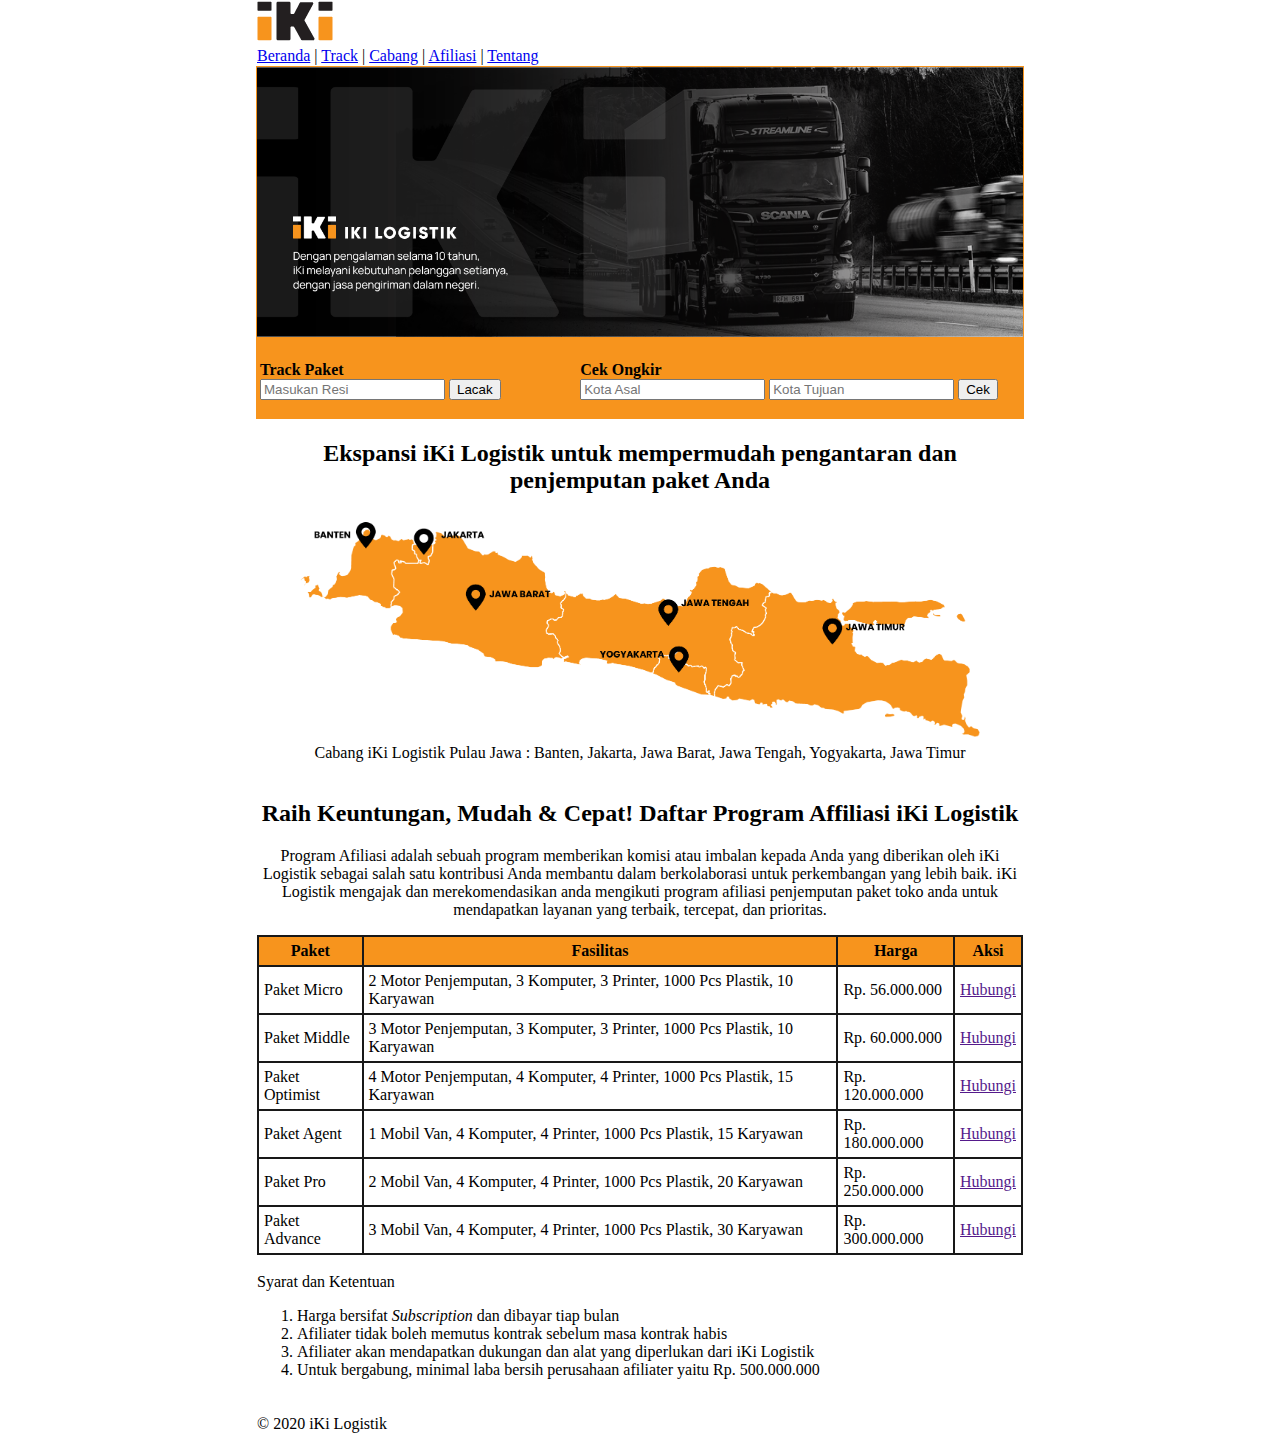
==== index.html @ f360ece3 "edit nama paket" ====
<!DOCTYPE html>
<html lang="id">
<head>
  <meta charset="UTF-8">
  <meta name="viewport" content="width=device-width, initial-scale=1.0">
  <title>iKi Logistik</title>
  <link rel="shortcut icon" href="assets/icon/icon.png" type="image/x-icon">
</head>
<body style="margin:0; padding:0;">
<table border="0" width="768" align="center" cellspacing="0">
  <tr>
    <td colspan="12">
      <header>
        <img src="assets/img/brand.png" alt="">
      </header>
    </td>
  </tr>
  <tr>
    <td colspan="12">
      <nav>
        <a href="index.html">Beranda</a> |
        <a href="#track">Track</a> |
        <a href="#cabang">Cabang</a> |
        <a href="#afiliasi">Afiliasi</a> |
        <a href="about.html">Tentang</a>
      </nav>
    </td>
  </tr>
  <tr bgcolor="#F7941D">
    <td colspan="12">
      <img src="assets/img/banner.png" alt="banner" width="100%">
    </td>
  </tr>
  <tr id="track" bgcolor="#F7941D">
    <td></td>
    <td colspan="5">
      <br/>
      <strong>Track Paket</strong>
      <form action="" method="POST">
        <input type="text" required autocomplete="off" placeholder="Masukan Resi">
        <button type="submit">Lacak</button>
      </form>
      <br/>
    </td>
    <td colspan="5">
      <br/>
      <strong>Cek Ongkir</strong>
      <form action="" method="POST">
        <input type="text" required autocomplete="off" list="kota" placeholder="Kota Asal"  >
        <input type="text" required autocomplete="off" list="kota" placeholder="Kota Tujuan">
        <datalist id="kota">
          <option value="Bogor">Bogor</option>
          <option value="Jakarta">Jakarta</option>
          <option value="Depok">Depok</option>
          <option value="Bandung">Bandung</option>
          <option value="Tangerang">Tangerang</option>
        </datalist>
        <button type="submit">Cek</button>
      </form>
      <br/>
    </td>
    <td></td>
  </tr>
  <tr id="cabang">
    <td colspan="12" align="center">
      <header>
        <h2>Ekspansi iKi Logistik untuk mempermudah pengantaran dan penjemputan paket Anda</h2>
      </header>
      <figure>
        <img src="assets/img/cabang.png" alt="Map Cabang" width="100%">
        <figcaption>Cabang iKi Logistik Pulau Jawa : Banten, Jakarta, Jawa Barat, Jawa Tengah, Yogyakarta, Jawa Timur</figcaption>
      </figure>
    </td>
  </tr>
  <tr id="afiliasi">
    <td colspan="12" align="center">
      <header>
        <h2>Raih Keuntungan, Mudah & Cepat! Daftar Program Affiliasi iKi Logistik</h2>
        <p>Program Afiliasi adalah sebuah program memberikan komisi atau imbalan kepada Anda yang diberikan oleh iKi Logistik sebagai salah satu kontribusi Anda membantu dalam berkolaborasi untuk perkembangan yang lebih baik. iKi Logistik mengajak dan merekomendasikan anda mengikuti program afiliasi penjemputan paket toko anda untuk mendapatkan layanan yang terbaik, tercepat, dan prioritas.</p>
      </header>
      <table border="1" bordercolor="#181818" width="100%" cellspacing="0" cellpadding="5">
        <tr bgcolor="#F7941D">
          <th>Paket</th>
          <th>Fasilitas</th>
          <th>Harga</th>
          <th>Aksi</th>
        </tr>
        <tr>
          <td>Paket Micro</td>
          <td>2 Motor Penjemputan, 3 Komputer, 3 Printer, 1000 Pcs Plastik, 10 Karyawan</td>
          <td>Rp. 56.000.000</td>
          <td><a href="">Hubungi</a></td>
        </tr>
        <tr>
          <td>Paket Middle</td>
          <td>3 Motor Penjemputan, 3 Komputer, 3 Printer, 1000 Pcs Plastik, 10 Karyawan</td>
          <td>Rp. 60.000.000</td>
          <td><a href="">Hubungi</a></td>
        </tr>
        <tr>
          <td>Paket Optimist</td>
          <td>4 Motor Penjemputan, 4 Komputer, 4 Printer, 1000 Pcs Plastik, 15 Karyawan</td>
          <td>Rp. 120.000.000</td>
          <td><a href="">Hubungi</a></td>
        </tr>
        <tr>
          <td>Paket Agent</td>
          <td>1 Mobil Van, 4 Komputer, 4 Printer, 1000 Pcs Plastik, 15 Karyawan</td>
          <td>Rp. 180.000.000</td>
          <td><a href="">Hubungi</a></td>
        </tr>
        <tr>
          <td>Paket Pro</td>
          <td>2 Mobil Van, 4 Komputer, 4 Printer, 1000 Pcs Plastik, 20 Karyawan</td>
          <td>Rp. 250.000.000</td>
          <td><a href="">Hubungi</a></td>
        </tr>
        <tr>
          <td>Paket Advance</td>
          <td>3 Mobil Van, 4 Komputer, 4 Printer, 1000 Pcs Plastik, 30 Karyawan</td>
          <td>Rp. 300.000.000</td>
          <td><a href="">Hubungi</a></td>
        </tr>
      </table>
    </td>
    <tr>
      <td colspan="12">
        <p>Syarat dan Ketentuan</p>
        <ol type="1">
          <li>Harga bersifat <i>Subscription</i> dan dibayar tiap bulan</li>
          <li>Afiliater tidak boleh memutus kontrak sebelum masa kontrak habis</li>
          <li>Afiliater akan mendapatkan dukungan dan alat yang diperlukan dari iKi Logistik</li>
          <li>Untuk bergabung, minimal laba bersih perusahaan afiliater yaitu Rp. 500.000.000</li>
        </ol>
      </td>
    </tr>
  </tr>
  <tr>
    <td colspan="6">
      <footer>
        <br/>
        &copy; 2020 iKi Logistik
        <br/>
        <br/>
      </footer>
    </td>
  </tr>
</table>
</body>
</html>
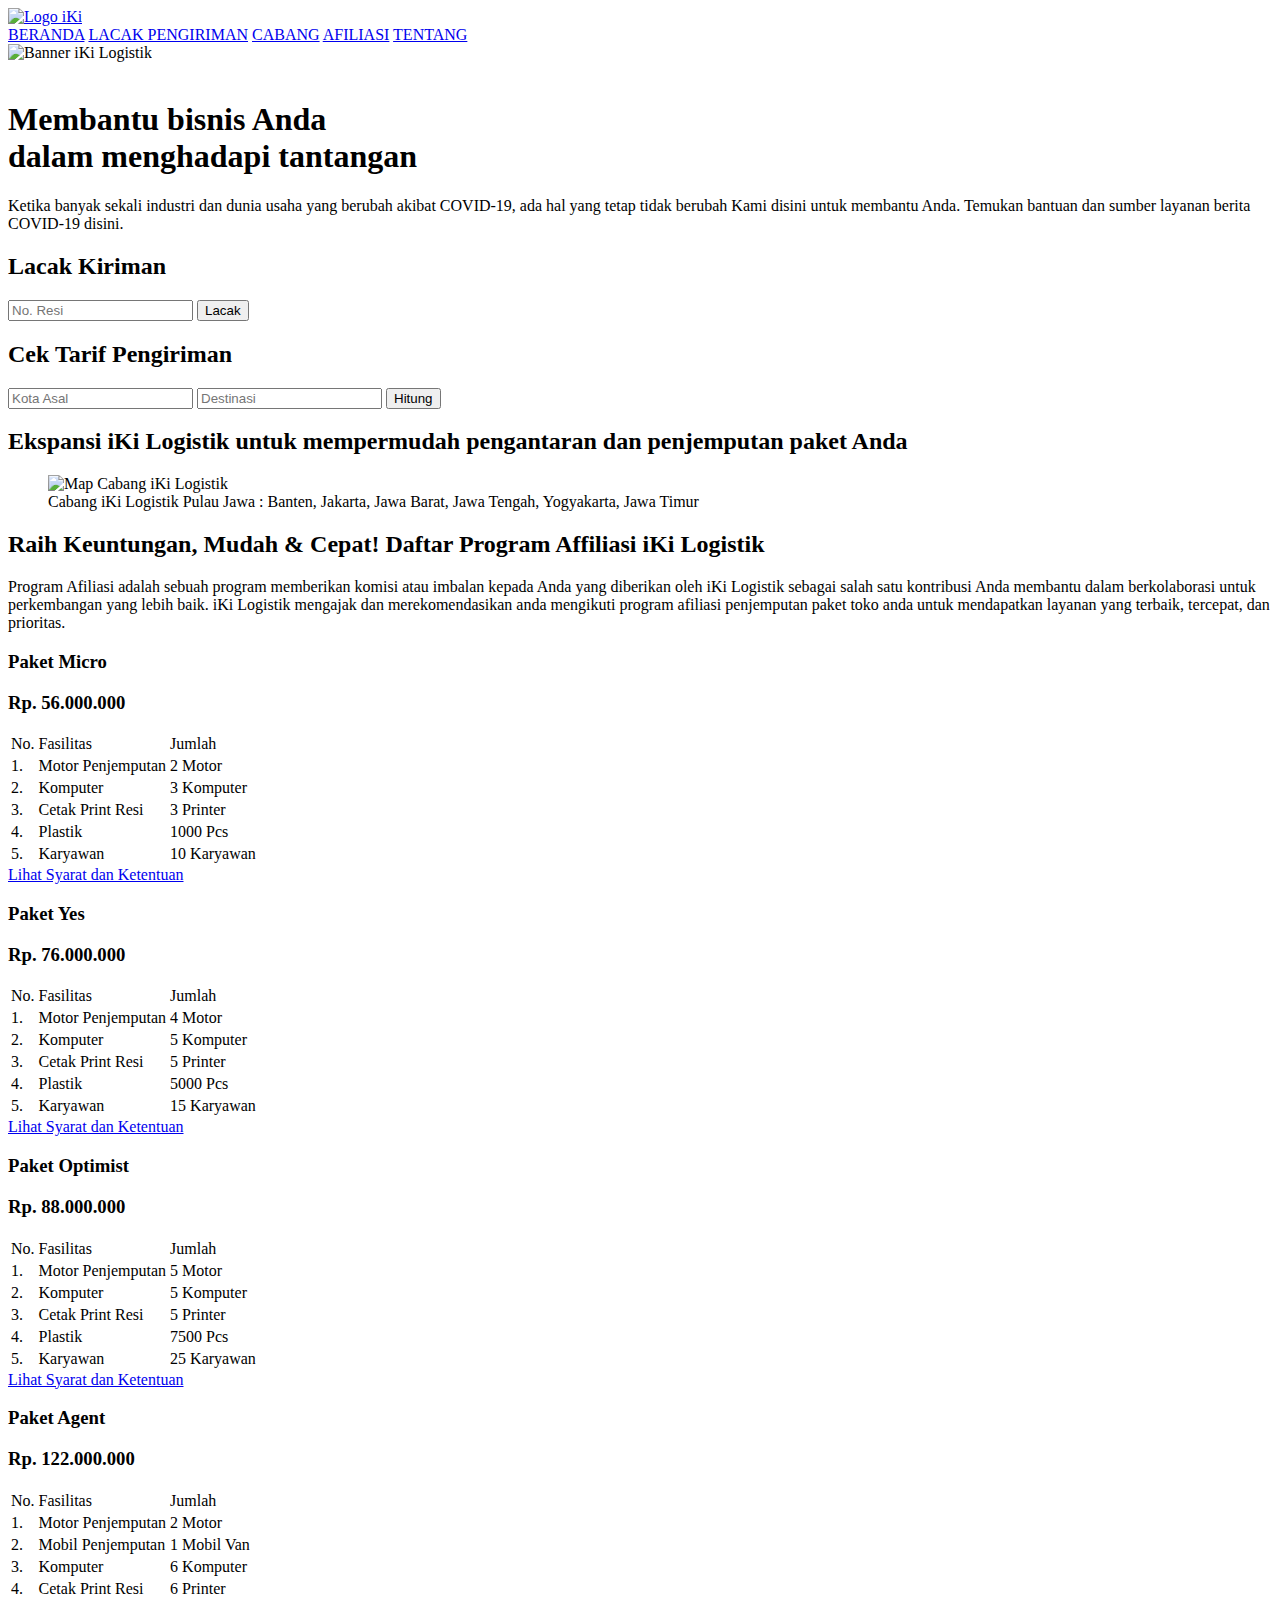
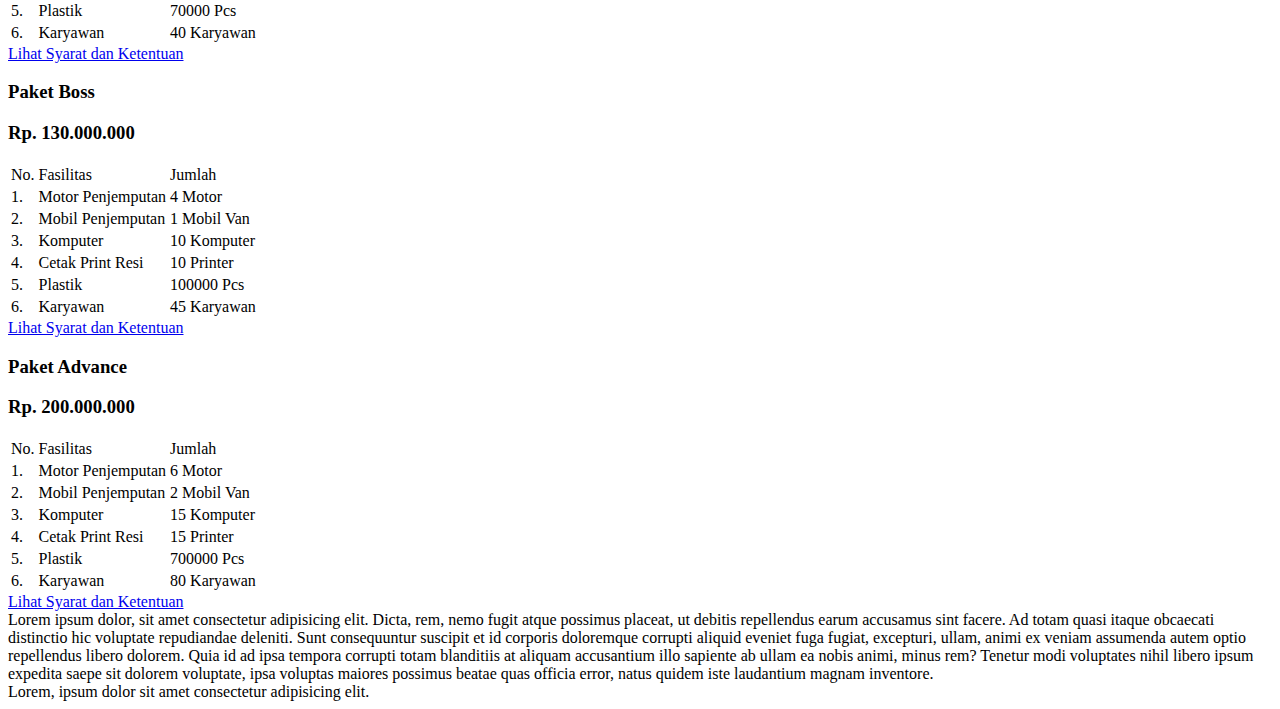
==== commit 56f21cc8: "add file style.css sama menghapus table di index.html lalu rombak ulang tapi tetap 1 tema & layout" ====
--- a/index.html
+++ b/index.html
@@ -3,148 +3,383 @@
 <head>
   <meta charset="UTF-8">
   <meta name="viewport" content="width=device-width, initial-scale=1.0">
-  <title>iKi Logistik</title>
-  <link rel="shortcut icon" href="assets/icon/icon.png" type="image/x-icon">
+  <title>iKi Logistik - Pengiriman Paket Secepat iKilat</title>
+  <link href="https://fonts.googleapis.com/css2?family=Poppins:ital,wght@0,400;0,500;0,600;0,700;1,400;1,500;1,600;1,700&display=swap" rel="stylesheet"> 
+  <link rel="stylesheet" href="assets/css/style.css">
+  <link rel="shortcut icon" href="assets/icon/icon-02.png" type="image/x-icon">
 </head>
-<body style="margin:0; padding:0;">
-<table border="0" width="768" align="center" cellspacing="0">
-  <tr>
-    <td colspan="12">
-      <header>
-        <img src="assets/img/brand.png" alt="">
-      </header>
-    </td>
-  </tr>
-  <tr>
-    <td colspan="12">
-      <nav>
-        <a href="index.html">Beranda</a> |
-        <a href="#track">Track</a> |
-        <a href="#cabang">Cabang</a> |
-        <a href="#afiliasi">Afiliasi</a> |
-        <a href="about.html">Tentang</a>
-      </nav>
-    </td>
-  </tr>
-  <tr bgcolor="#F7941D">
-    <td colspan="12">
-      <img src="assets/img/banner.png" alt="banner" width="100%">
-    </td>
-  </tr>
-  <tr id="track" bgcolor="#F7941D">
-    <td></td>
-    <td colspan="5">
-      <br/>
-      <strong>Track Paket</strong>
-      <form action="" method="POST">
-        <input type="text" required autocomplete="off" placeholder="Masukan Resi">
-        <button type="submit">Lacak</button>
-      </form>
-      <br/>
-    </td>
-    <td colspan="5">
-      <br/>
-      <strong>Cek Ongkir</strong>
-      <form action="" method="POST">
-        <input type="text" required autocomplete="off" list="kota" placeholder="Kota Asal"  >
-        <input type="text" required autocomplete="off" list="kota" placeholder="Kota Tujuan">
-        <datalist id="kota">
-          <option value="Bogor">Bogor</option>
-          <option value="Jakarta">Jakarta</option>
-          <option value="Depok">Depok</option>
-          <option value="Bandung">Bandung</option>
-          <option value="Tangerang">Tangerang</option>
-        </datalist>
-        <button type="submit">Cek</button>
-      </form>
-      <br/>
-    </td>
-    <td></td>
-  </tr>
-  <tr id="cabang">
-    <td colspan="12" align="center">
-      <header>
-        <h2>Ekspansi iKi Logistik untuk mempermudah pengantaran dan penjemputan paket Anda</h2>
+<body id="top">
+<!-- Start Navigasi Bar -->
+<nav class="navbar">
+  <div class="container">
+    <div class="row a-center">
+      <div class="nav-logo">
+        <a href="#">
+          <img src="assets/img/brand-03.png" alt="Logo iKi" id="brand">
+        </a>
+      </div>
+      <div class="nav-menu">
+        <a href="#top" class="nav-btn">BERANDA</a>
+        <a href="#track" class="nav-btn">LACAK PENGIRIMAN</a>
+        <a href="#cabang" class="nav-btn">CABANG</a>
+        <a href="#afiliasi" class="nav-btn">AFILIASI</a>
+        <a href="#top" class="nav-btn">TENTANG</a>
+      </div>
+    </div>
+  </div>
+</nav>
+<!-- End Navbar -->
+
+<!-- Start Header Hero -->
+<header class="header_hero">
+  <!-- Gambar hero disini -->
+  <img src="assets/img/banner2-02.png" class="img-full header_hero_img" alt="Banner iKi Logistik">
+  <div class="container">
+    <div class="p-relative">
+      <div class="hero_content p-absolute col-6">
+        <img src="assets/img/iki-03.png" alt="" class="img-full-h">
+        <h1 class="mb-1rem">Membantu bisnis Anda<br/>dalam menghadapi tantangan</h1>
+        <p class="mb-1rem">Ketika banyak sekali industri dan dunia usaha yang berubah akibat COVID-19, ada hal yang tetap tidak berubah Kami disini untuk membantu Anda. Temukan bantuan dan sumber layanan berita COVID-19 disini.</p>
+      </div>
+    </div>
+  </div>
+</header>
+<!-- End Header Hero -->
+
+<!-- Start Tracking Section Row -->
+<section class="sect_track" id="track">
+  <div class="container">
+    <div class="row">
+      <div class="track_form col-4">
+        <h2 class="no-mt mb-05rem">Lacak Kiriman</h2>
+        <form action="#" method="GET">
+          <div class="form-row">
+            <input type="text" name="resi" class="form-mod mr-05rem" placeholder="No. Resi">
+            <button type="submit" class="btn">Lacak</button>
+          </div>
+        </form>
+      </div>
+      <div class="track_form col-8">
+        <h2 class="no-mt mb-05rem">Cek Tarif Pengiriman</h2>
+        <form action="#" method="GET">
+          <div class="form-row">
+            <input type="text" list="asal" name="asal" class="form-mod mr-05rem" placeholder="Kota Asal" autocomplete="off" required>
+            <datalist id="asal">
+              <option value="Bogor">Bogor</option>
+              <option value="Jakarta">Jakarta</option>
+              <option value="Depok">Depok</option>
+              <option value="Bandung">Bandung</option>
+              <option value="Tangerang">Tangerang</option>
+					  </datalist>
+            <input type="text" list="destinasi" name="dest" class="form-mod mr-05rem" placeholder="Destinasi" autocomplete="off" required>
+            <datalist id="destinasi">
+              <option value="Bogor">Bogor</option>
+              <option value="Jakarta">Jakarta</option>
+              <option value="Depok">Depok</option>
+              <option value="Bandung">Bandung</option>
+              <option value="Tangerang">Tangerang</option>
+					  </datalist>
+            <button type="submit" class="btn">Hitung</button>
+          </div>
+        </form>
+      </div>
+    </div>
+  </div>
+</section>
+<!-- End Tracking Section Row -->
+
+<!-- Start Cabang iKi -->
+<section class="sect_cabang" id="cabang">
+  <div class="container">
+    <div class="cabang_inner">
+      <header class="t-center">
+        <h2 class="mb-1rem">Ekspansi iKi Logistik untuk mempermudah pengantaran dan penjemputan paket Anda</h2>
       </header>
       <figure>
-        <img src="assets/img/cabang.png" alt="Map Cabang" width="100%">
-        <figcaption>Cabang iKi Logistik Pulau Jawa : Banten, Jakarta, Jawa Barat, Jawa Tengah, Yogyakarta, Jawa Timur</figcaption>
+        <img src="assets/img/cabang-05.png" alt="Map Cabang iKi Logistik" class="img-full mt-1rem">
+        <figcaption class="t-center">Cabang iKi Logistik Pulau Jawa : Banten, Jakarta, Jawa Barat, Jawa Tengah, Yogyakarta, Jawa Timur</figcaption>
       </figure>
-    </td>
-  </tr>
-  <tr id="afiliasi">
-    <td colspan="12" align="center">
-      <header>
-        <h2>Raih Keuntungan, Mudah & Cepat! Daftar Program Affiliasi iKi Logistik</h2>
-        <p>Program Afiliasi adalah sebuah program memberikan komisi atau imbalan kepada Anda yang diberikan oleh iKi Logistik sebagai salah satu kontribusi Anda membantu dalam berkolaborasi untuk perkembangan yang lebih baik. iKi Logistik mengajak dan merekomendasikan anda mengikuti program afiliasi penjemputan paket toko anda untuk mendapatkan layanan yang terbaik, tercepat, dan prioritas.</p>
+    </div>
+  </div>
+</section>
+<!-- End Cabang iKi -->
+
+<!-- Start Afiliasi Package -->
+<section class="sect_afiliasi" id="afiliasi">
+  <div class="container">
+    <div class="afiliasi_inner">
+      <header class="t-center">
+        <h2 class="mb-1rem">Raih Keuntungan, Mudah & Cepat! Daftar Program Affiliasi iKi Logistik</h2>
+        <p class="mb-1rem">Program Afiliasi adalah sebuah program memberikan komisi atau imbalan kepada Anda yang diberikan oleh iKi Logistik sebagai salah satu kontribusi Anda membantu dalam berkolaborasi untuk perkembangan yang lebih baik. iKi Logistik mengajak dan merekomendasikan anda mengikuti program afiliasi penjemputan paket toko anda untuk mendapatkan layanan yang terbaik, tercepat, dan prioritas.</p>
       </header>
-      <table border="1" bordercolor="#181818" width="100%" cellspacing="0" cellpadding="5">
-        <tr bgcolor="#F7941D">
-          <th>Paket</th>
-          <th>Fasilitas</th>
-          <th>Harga</th>
-          <th>Aksi</th>
-        </tr>
-        <tr>
-          <td>Paket Micro</td>
-          <td>2 Motor Penjemputan, 3 Komputer, 3 Printer, 1000 Pcs Plastik, 10 Karyawan</td>
-          <td>Rp. 56.000.000</td>
-          <td><a href="">Hubungi</a></td>
-        </tr>
-        <tr>
-          <td>Paket Middle</td>
-          <td>3 Motor Penjemputan, 3 Komputer, 3 Printer, 1000 Pcs Plastik, 10 Karyawan</td>
-          <td>Rp. 60.000.000</td>
-          <td><a href="">Hubungi</a></td>
-        </tr>
-        <tr>
-          <td>Paket Optimist</td>
-          <td>4 Motor Penjemputan, 4 Komputer, 4 Printer, 1000 Pcs Plastik, 15 Karyawan</td>
-          <td>Rp. 120.000.000</td>
-          <td><a href="">Hubungi</a></td>
-        </tr>
-        <tr>
-          <td>Paket Agent</td>
-          <td>1 Mobil Van, 4 Komputer, 4 Printer, 1000 Pcs Plastik, 15 Karyawan</td>
-          <td>Rp. 180.000.000</td>
-          <td><a href="">Hubungi</a></td>
-        </tr>
-        <tr>
-          <td>Paket Pro</td>
-          <td>2 Mobil Van, 4 Komputer, 4 Printer, 1000 Pcs Plastik, 20 Karyawan</td>
-          <td>Rp. 250.000.000</td>
-          <td><a href="">Hubungi</a></td>
-        </tr>
-        <tr>
-          <td>Paket Advance</td>
-          <td>3 Mobil Van, 4 Komputer, 4 Printer, 1000 Pcs Plastik, 30 Karyawan</td>
-          <td>Rp. 300.000.000</td>
-          <td><a href="">Hubungi</a></td>
-        </tr>
-      </table>
-    </td>
-    <tr>
-      <td colspan="12">
-        <p>Syarat dan Ketentuan</p>
-        <ol type="1">
-          <li>Harga bersifat <i>Subscription</i> dan dibayar tiap bulan</li>
-          <li>Afiliater tidak boleh memutus kontrak sebelum masa kontrak habis</li>
-          <li>Afiliater akan mendapatkan dukungan dan alat yang diperlukan dari iKi Logistik</li>
-          <li>Untuk bergabung, minimal laba bersih perusahaan afiliater yaitu Rp. 500.000.000</li>
-        </ol>
-      </td>
-    </tr>
-  </tr>
-  <tr>
-    <td colspan="6">
-      <footer>
-        <br/>
-        &copy; 2020 iKi Logistik
-        <br/>
-        <br/>
-      </footer>
-    </td>
-  </tr>
-</table>
+      <div class="afiliasi_wrapper">
+        <div class="row">
+          <div class="col-4">
+            <div class="afiliasi_card_cover mt-1rem">
+              <h3 class="t-center">Paket Micro</h3>
+              <h3 class="price f-display f-bold t-center">Rp. 56.000.000</h3>
+              <table class="table mt-1rem">
+                <tr class="f-bold">
+                  <td>No. </td>
+                  <td>Fasilitas</td>
+                  <td class="t-right">Jumlah</td>
+                </tr>
+                <tr>
+                  <td>1.</td>
+                  <td>Motor Penjemputan</td>
+                  <td class="t-right">2 Motor</td>
+                </tr>
+                <tr>
+                  <td>2.</td>
+                  <td>Komputer</td>
+                  <td class="t-right">3 Komputer</td>
+                </tr>
+                <tr>
+                  <td>3.</td>
+                  <td>Cetak Print Resi</td>
+                  <td class="t-right">3 Printer</td>
+                </tr>
+                <tr>
+                  <td>4.</td>
+                  <td>Plastik</td>
+                  <td class="t-right">1000 Pcs</td>
+                </tr>
+                <tr>
+                  <td>5.</td>
+                  <td>Karyawan</td>
+                  <td class="t-right">10 Karyawan</td>
+                </tr>
+              </table>
+              <a href="#" class="t-center d-block btn w-100 mt-1rem">Lihat Syarat dan Ketentuan</a>
+            </div>
+          </div>
+          <div class="col-4">
+            <div class="afiliasi_card_cover mt-1rem">
+              <h3 class="t-center">Paket Yes</h3>
+              <h3 class="price f-display f-bold t-center">Rp. 76.000.000</h3>
+              <table class="table mt-1rem">
+                <tr class="f-bold">
+                  <td>No. </td>
+                  <td>Fasilitas</td>
+                  <td class="t-right">Jumlah</td>
+                </tr>
+                <tr>
+                  <td>1.</td>
+                  <td>Motor Penjemputan</td>
+                  <td class="t-right">4 Motor</td>
+                </tr>
+                <tr>
+                  <td>2.</td>
+                  <td>Komputer</td>
+                  <td class="t-right">5 Komputer</td>
+                </tr>
+                <tr>
+                  <td>3.</td>
+                  <td>Cetak Print Resi</td>
+                  <td class="t-right">5 Printer</td>
+                </tr>
+                <tr>
+                  <td>4.</td>
+                  <td>Plastik</td>
+                  <td class="t-right">5000 Pcs</td>
+                </tr>
+                <tr>
+                  <td>5.</td>
+                  <td>Karyawan</td>
+                  <td class="t-right">15 Karyawan</td>
+                </tr>
+              </table>
+              <a href="#" class="t-center d-block btn w-100 mt-1rem">Lihat Syarat dan Ketentuan</a>
+            </div>
+          </div>
+          <div class="col-4">
+            <div class="afiliasi_card_cover mt-1rem">
+              <h3 class="t-center">Paket Optimist</h3>
+              <h3 class="price f-display f-bold t-center">Rp. 88.000.000</h3>
+              <table class="table mt-1rem">
+                <tr class="f-bold">
+                  <td>No. </td>
+                  <td>Fasilitas</td>
+                  <td class="t-right">Jumlah</td>
+                </tr>
+                <tr>
+                  <td>1.</td>
+                  <td>Motor Penjemputan</td>
+                  <td class="t-right">5 Motor</td>
+                </tr>
+                <tr>
+                  <td>2.</td>
+                  <td>Komputer</td>
+                  <td class="t-right">5 Komputer</td>
+                </tr>
+                <tr>
+                  <td>3.</td>
+                  <td>Cetak Print Resi</td>
+                  <td class="t-right">5 Printer</td>
+                </tr>
+                <tr>
+                  <td>4.</td>
+                  <td>Plastik</td>
+                  <td class="t-right">7500 Pcs</td>
+                </tr>
+                <tr>
+                  <td>5.</td>
+                  <td>Karyawan</td>
+                  <td class="t-right">25 Karyawan</td>
+                </tr>
+              </table>
+              <a href="#" class="t-center d-block btn w-100 mt-1rem">Lihat Syarat dan Ketentuan</a>
+            </div>
+          </div>
+          <div class="col-4">
+            <div class="afiliasi_card_cover mt-1rem">
+              <h3 class="t-center">Paket Agent</h3>
+              <h3 class="price f-display f-bold t-center">Rp. 122.000.000</h3>
+              <table class="table mt-1rem">
+                <tr class="f-bold">
+                  <td>No. </td>
+                  <td>Fasilitas</td>
+                  <td class="t-right">Jumlah</td>
+                </tr>
+                <tr>
+                  <td>1.</td>
+                  <td>Motor Penjemputan</td>
+                  <td class="t-right">2 Motor</td>
+                </tr>
+                <tr>
+                  <td>2.</td>
+                  <td>Mobil Penjemputan</td>
+                  <td class="t-right">1 Mobil Van</td>
+                </tr>
+                <tr>
+                  <td>3.</td>
+                  <td>Komputer</td>
+                  <td class="t-right">6 Komputer</td>
+                </tr>
+                <tr>
+                  <td>4.</td>
+                  <td>Cetak Print Resi</td>
+                  <td class="t-right">6 Printer</td>
+                </tr>
+                <tr>
+                  <td>5.</td>
+                  <td>Plastik</td>
+                  <td class="t-right">70000 Pcs</td>
+                </tr>
+                <tr>
+                  <td>6.</td>
+                  <td>Karyawan</td>
+                  <td class="t-right">40 Karyawan</td>
+                </tr>
+              </table>
+              <a href="#" class="t-center d-block btn w-100 mt-1rem">Lihat Syarat dan Ketentuan</a>
+            </div>
+          </div>
+          <div class="col-4">
+            <div class="afiliasi_card_cover mt-1rem">
+              <h3 class="t-center">Paket Boss</h3>
+              <h3 class="price f-display f-bold t-center">Rp. 130.000.000</h3>
+              <table class="table mt-1rem">
+                <tr class="f-bold">
+                  <td>No. </td>
+                  <td>Fasilitas</td>
+                  <td class="t-right">Jumlah</td>
+                </tr>
+                <tr>
+                  <td>1.</td>
+                  <td>Motor Penjemputan</td>
+                  <td class="t-right">4 Motor</td>
+                </tr>
+                <tr>
+                  <td>2.</td>
+                  <td>Mobil Penjemputan</td>
+                  <td class="t-right">1 Mobil Van</td>
+                </tr>
+                <tr>
+                  <td>3.</td>
+                  <td>Komputer</td>
+                  <td>10 Komputer</td>
+                </tr>
+                <tr>
+                  <td>4.</td>
+                  <td>Cetak Print Resi</td>
+                  <td class="t-right">10 Printer</td>
+                </tr>
+                <tr>
+                  <td>5.</td>
+                  <td>Plastik</td>
+                  <td class="t-right">100000 Pcs</td>
+                </tr>
+                <tr>
+                  <td>6.</td>
+                  <td>Karyawan</td>
+                  <td class="t-right">45 Karyawan</td>
+                </tr>
+              </table>
+              <a href="#" class="t-center d-block btn w-100 mt-1rem">Lihat Syarat dan Ketentuan</a>
+            </div>
+          </div>
+          <div class="col-4">
+            <div class="afiliasi_card_cover mt-1rem">
+              <h3 class="t-center">Paket Advance</h3>
+              <h3 class="price f-display f-bold t-center">Rp. 200.000.000</h3>
+              <table class="table mt-1rem">
+                <tr class="f-bold">
+                  <td>No. </td>
+                  <td>Fasilitas</td>
+                  <td class="t-right">Jumlah</td>
+                </tr>
+                <tr>
+                  <td>1.</td>
+                  <td>Motor Penjemputan</td>
+                  <td class="t-right">6 Motor</td>
+                </tr>
+                <tr>
+                  <td>2.</td>
+                  <td>Mobil Penjemputan</td>
+                  <td class="t-right">2 Mobil Van</td>
+                </tr>
+                <tr>
+                  <td>3.</td>
+                  <td>Komputer</td>
+                  <td  class="t-right">15 Komputer</td>
+                </tr>
+                <tr>
+                  <td>4.</td>
+                  <td>Cetak Print Resi</td>
+                  <td class="t-right">15 Printer</td>
+                </tr>
+                <tr>
+                  <td>5.</td>
+                  <td>Plastik</td>
+                  <td class="t-right">700000 Pcs</td>
+                </tr>
+                <tr>
+                  <td>6.</td>
+                  <td>Karyawan</td>
+                  <td class="t-right">80 Karyawan</td>
+                </tr>
+              </table>
+              <a href="#" class="t-center d-block btn w-100 mt-1rem">Lihat Syarat dan Ketentuan</a>
+            </div>
+          </div>
+        </div>
+      </div>
+    </div>
+  </div>
+</section>
+<!-- End Afiliasi Package -->
+<footer class="footer">
+  <div class="me">
+    <div class="container">
+      Lorem ipsum dolor, sit amet consectetur adipisicing elit. Dicta, rem, nemo fugit atque possimus placeat, ut debitis repellendus earum accusamus sint facere. Ad totam quasi itaque obcaecati distinctio hic voluptate repudiandae deleniti. Sunt consequuntur suscipit et id corporis doloremque corrupti aliquid eveniet fuga fugiat, excepturi, ullam, animi ex veniam assumenda autem optio repellendus libero dolorem. Quia id ad ipsa tempora corrupti totam blanditiis at aliquam accusantium illo sapiente ab ullam ea nobis animi, minus rem? Tenetur modi voluptates nihil libero ipsum expedita saepe sit dolorem voluptate, ipsa voluptas maiores possimus beatae quas officia error, natus quidem iste laudantium magnam inventore.
+    </div>
+  </div>
+  <div class="copy">
+    <div class="container">
+      Lorem, ipsum dolor sit amet consectetur adipisicing elit.
+    </div>
+  </div>
+</footer>
 </body>
 </html>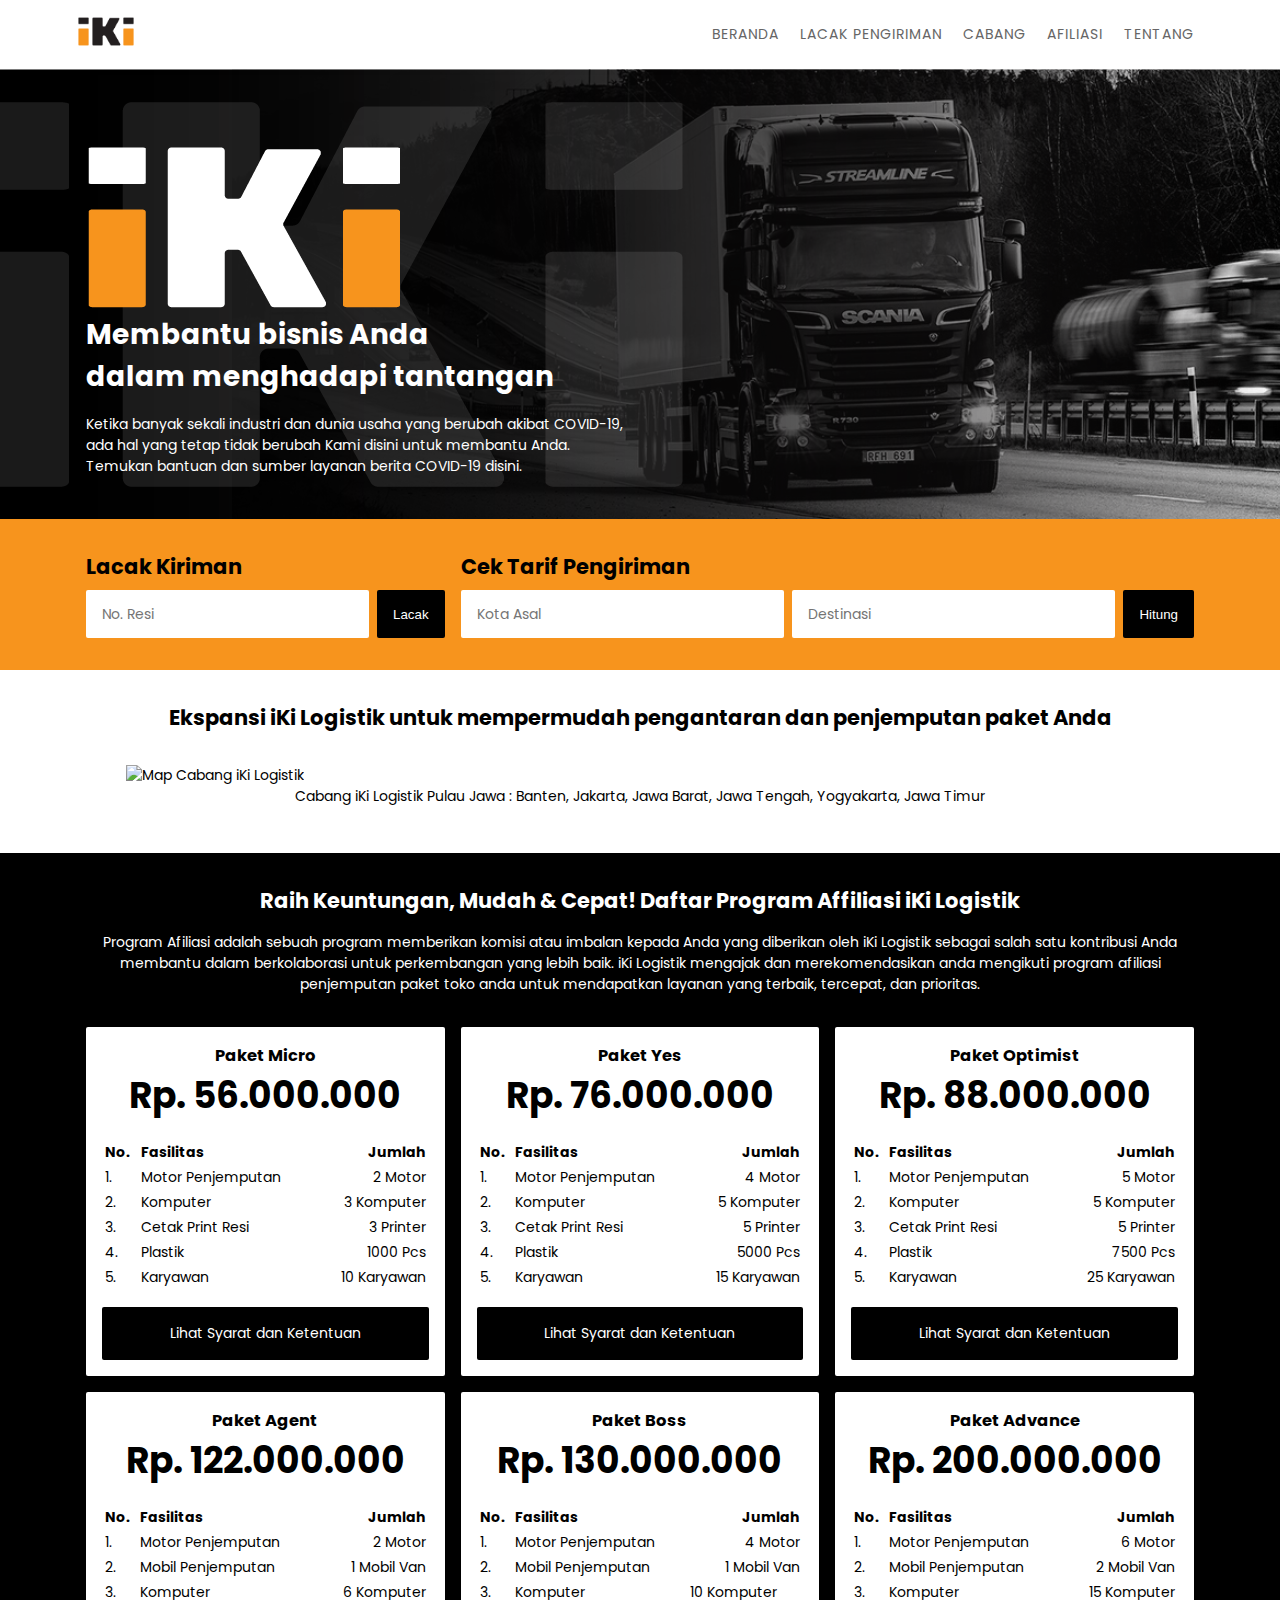
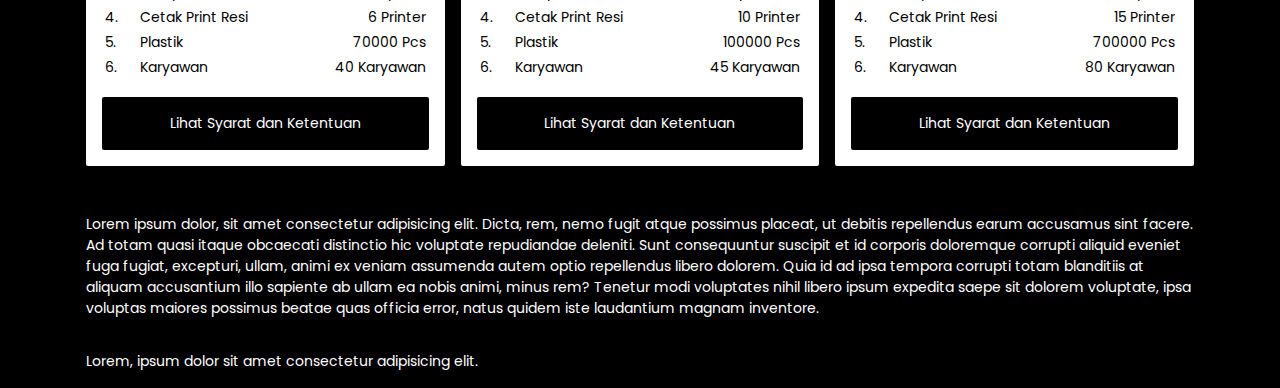
==== commit 005f435a: "edit deh" ====
--- a/index.html
+++ b/index.html
@@ -6,7 +6,7 @@
   <title>iKi Logistik - Pengiriman Paket Secepat iKilat</title>
   <link href="https://fonts.googleapis.com/css2?family=Poppins:ital,wght@0,400;0,500;0,600;0,700;1,400;1,500;1,600;1,700&display=swap" rel="stylesheet"> 
   <link rel="stylesheet" href="assets/css/style.css">
-  <link rel="shortcut icon" href="assets/icon/icon-02.png" type="image/x-icon">
+  <link rel="shortcut icon" href="assets/icon/icon.png" type="image/x-icon">
 </head>
 <body id="top">
 <!-- Start Navigasi Bar -->
@@ -15,7 +15,7 @@
     <div class="row a-center">
       <div class="nav-logo">
         <a href="#">
-          <img src="assets/img/brand-03.png" alt="Logo iKi" id="brand">
+          <img src="assets/img/brand.png" alt="Logo iKi" id="brand">
         </a>
       </div>
       <div class="nav-menu">
@@ -33,7 +33,7 @@
 <!-- Start Header Hero -->
 <header class="header_hero">
   <!-- Gambar hero disini -->
-  <img src="assets/img/banner2-02.png" class="img-full header_hero_img" alt="Banner iKi Logistik">
+  <img src="assets/img/banner.png" class="img-full header_hero_img" alt="Banner iKi Logistik">
   <div class="container">
     <div class="p-relative">
       <div class="hero_content p-absolute col-6">
--- a/assets/css/style.css
+++ b/assets/css/style.css
@@ -0,0 +1,277 @@
+/* Starter */
+*, :after, :before {
+	box-sizing: border-box;
+}
+
+input::placeholder {
+	font-family: 'Poppins', sans-serif;
+	font-size: 14px;
+}
+
+html {
+	scroll-behavior: smooth;
+}
+
+body {
+	margin: 0;
+  font-family: 'Poppins', sans-serif;
+	font-size: 14px;
+	background: #000000;
+	/* Jurus Anti Responsive */
+	min-width: 992px;
+}
+
+a {
+	text-decoration: none;
+  display: inline-block;
+  color: #000000;
+  outline: 0;
+}
+
+p, h1, h2, h3, h4, h5, h6 {
+	margin: 0;
+}
+
+
+/* Template */
+
+.container {
+	max-width: 1140px;
+	margin-left: auto;
+	margin-right: auto;
+	padding: 0 1rem;
+}
+
+.row {
+	display: flex;
+	flex-wrap: wrap;
+	margin-left: -.5rem;
+	margin-right: -.5rem;
+}
+
+.col-8 {
+	width: 66.67%;
+	padding: 0 .5rem;
+}
+
+.col-6 {
+	width: 50%;
+	padding: 0 .5rem;
+}
+
+.col-4 {
+	width: 33.33%;
+	padding: 0 .5rem;
+}
+
+.col-3 {
+	width: 25%;
+	padding: 0 .5rem;
+}
+
+.f-display {
+	font-size: 36px;
+}
+
+.f-bold {
+	font-weight: bold;
+}
+
+.a-center {
+  align-items: center;
+}
+
+.img-full {
+  width: 100%;
+	height: auto;
+}
+
+.img-full-h {
+  height: 100%;
+	width: auto;
+}
+
+.p-absolute {
+	position: absolute;
+}
+
+.p-relative {
+	position: relative;
+}
+
+.d-block {
+	display: block;
+}
+
+.no-mb {
+	margin-bottom: 0;
+}
+
+.no-mt {
+	margin-top: 0;
+}
+
+.mr-1rem {
+	margin-right: 1rem;
+}
+
+.mr-05rem {
+	margin-right: .5rem;
+}
+
+.ml-1rem {
+	margin-left: 1rem;
+}
+
+.ml-05rem {
+	margin-left: .5rem;
+}
+
+.mt-2rem {
+	margin-top: 2rem;
+}
+
+.mt-1rem {
+	margin-top: 1rem;
+}
+
+.mt-05rem {
+	margin-top: .5rem;
+}
+
+.mb-1rem {
+	margin-bottom: 1rem;
+}
+
+.mb-05rem {
+	margin-bottom: .5rem;
+}
+
+.form-mod {
+	padding: 1rem;
+	border-radius: 2px;
+	border: 0;
+	background: #fff;
+	outline: none;
+	width: 100%;
+	font-size: 14px;
+}
+
+.form-row {
+	display: flex;
+}
+
+.btn {
+	padding: 1rem;
+	border: 0;
+	outline: 0;
+	cursor: pointer;
+	border-radius: 2px;
+	background: #000000;
+	color: #fff;
+	display: inline-block;
+}
+
+.t-center {
+	text-align: center;
+}
+
+.t-right {
+	text-align: right;
+}
+
+.w-100 {
+	width: 100%;
+}
+
+
+
+
+
+
+
+/* Edit */
+.navbar {
+	padding: 1rem 0;
+	background: #fff;
+	box-shadow: 0 3px 10px -8px rgba(0,0,0,.25);
+	width: 100%;
+	position: relative;
+	z-index: 128;
+}
+
+#brand {
+  width: 56px;
+}
+
+.nav-menu {
+  margin-left: auto;
+  letter-spacing: 1px;
+}
+
+.nav-btn {
+  padding: .5rem;
+  color: #666666;
+}
+
+.nav-btn:hover {
+  color: #000000;
+}
+
+.header_hero {
+	height: 450px;
+}
+
+.header_hero .header_hero_img {
+	object-fit: cover;
+	height: 100%
+}
+
+.hero_content {
+	bottom: 0;
+	left:0;
+	padding: 2rem 0;
+	color: #fff;
+}
+
+.sect_track {
+	background: #F7941D;
+	padding: 2rem 0;
+}
+
+.sect_cabang {
+	background: #fff;
+	padding: 2rem 0;
+}
+
+.sect_afiliasi {
+	background: #000000;
+	padding: 2rem 0;
+	color: #ffffff;
+}
+
+.afiliasi_card_cover {
+	background: #fff;
+	padding: 1rem;
+	border-radius: 2px;
+	color: #000000;
+}
+
+.table {
+	width: 100%;
+}
+
+.footer {
+	background: #000000;
+	color: #fff;
+}
+
+.me {
+	padding: 1rem;
+}
+
+.copy {
+	padding: 1rem;
+	background: #000000;
+	color: #fff;
+}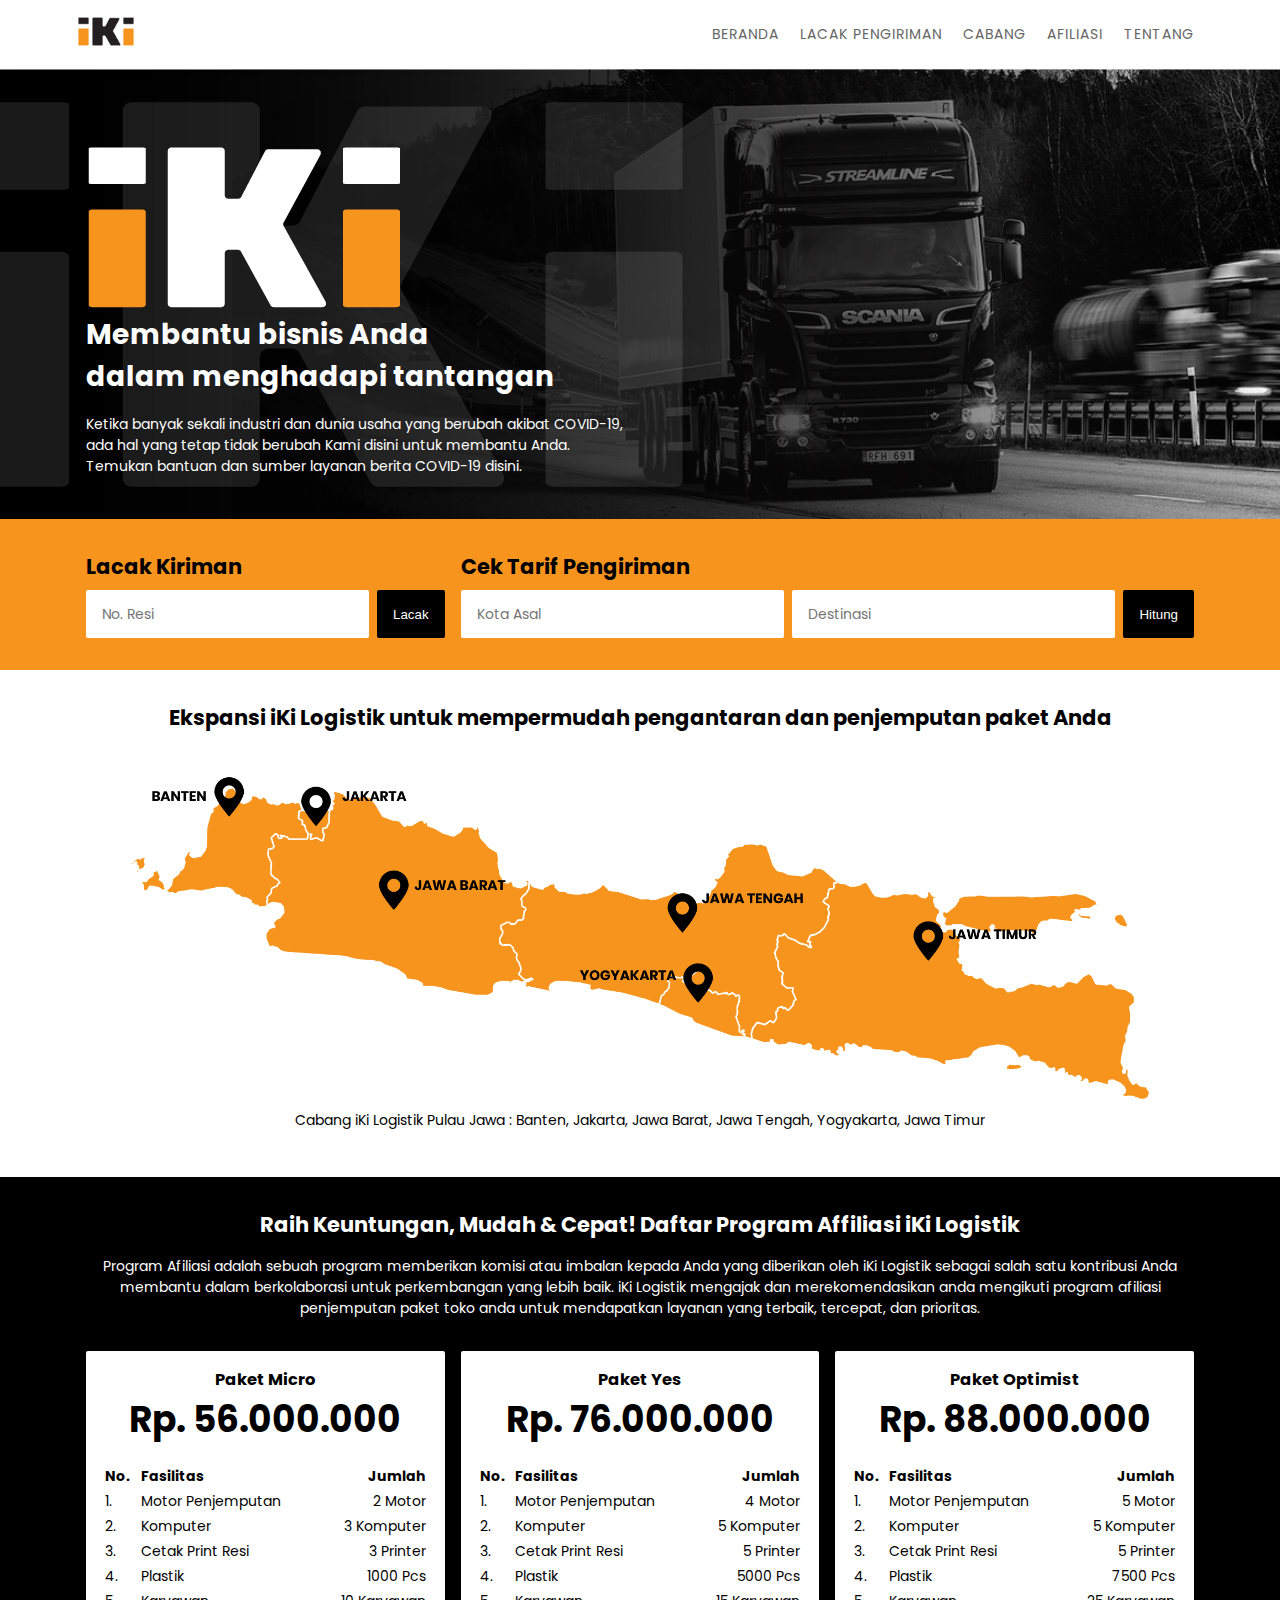
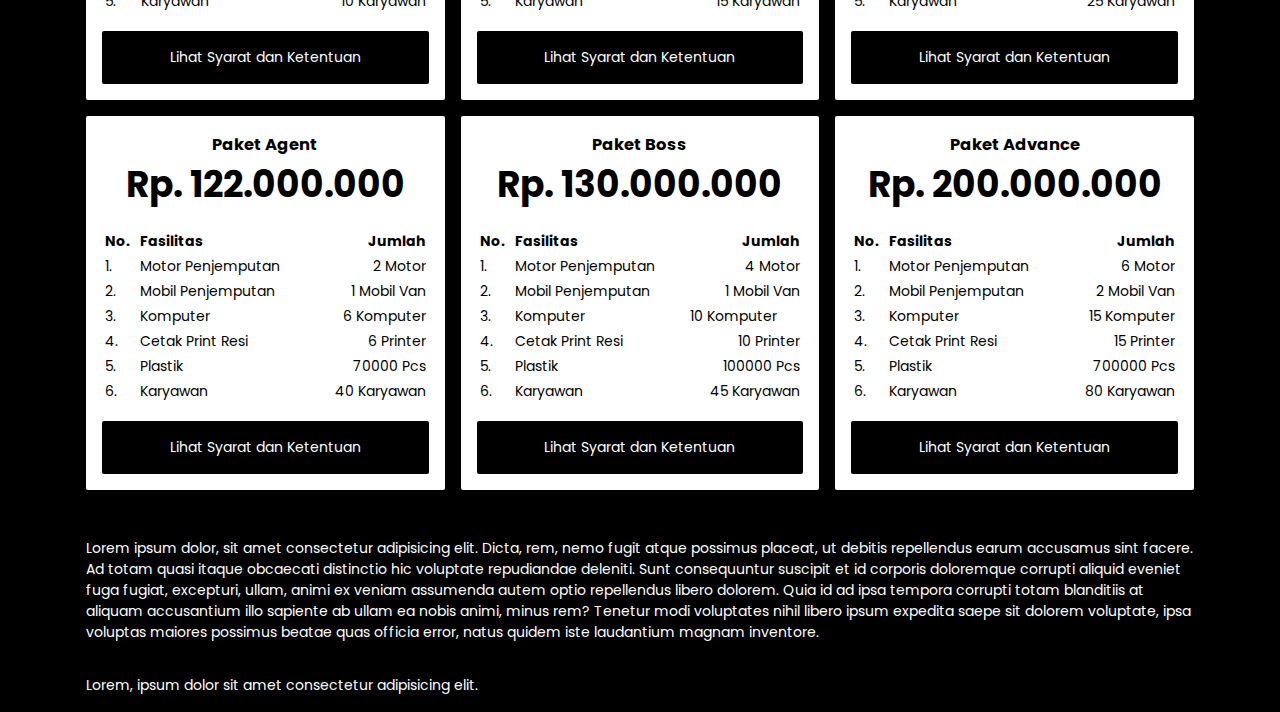
==== commit db4fd7f2: "edit nma file cabang di html" ====
--- a/index.html
+++ b/index.html
@@ -96,7 +96,7 @@
         <h2 class="mb-1rem">Ekspansi iKi Logistik untuk mempermudah pengantaran dan penjemputan paket Anda</h2>
       </header>
       <figure>
-        <img src="assets/img/cabang-05.png" alt="Map Cabang iKi Logistik" class="img-full mt-1rem">
+        <img src="assets/img/cabang.png" alt="Map Cabang iKi Logistik" class="img-full mt-1rem">
         <figcaption class="t-center">Cabang iKi Logistik Pulau Jawa : Banten, Jakarta, Jawa Barat, Jawa Tengah, Yogyakarta, Jawa Timur</figcaption>
       </figure>
     </div>
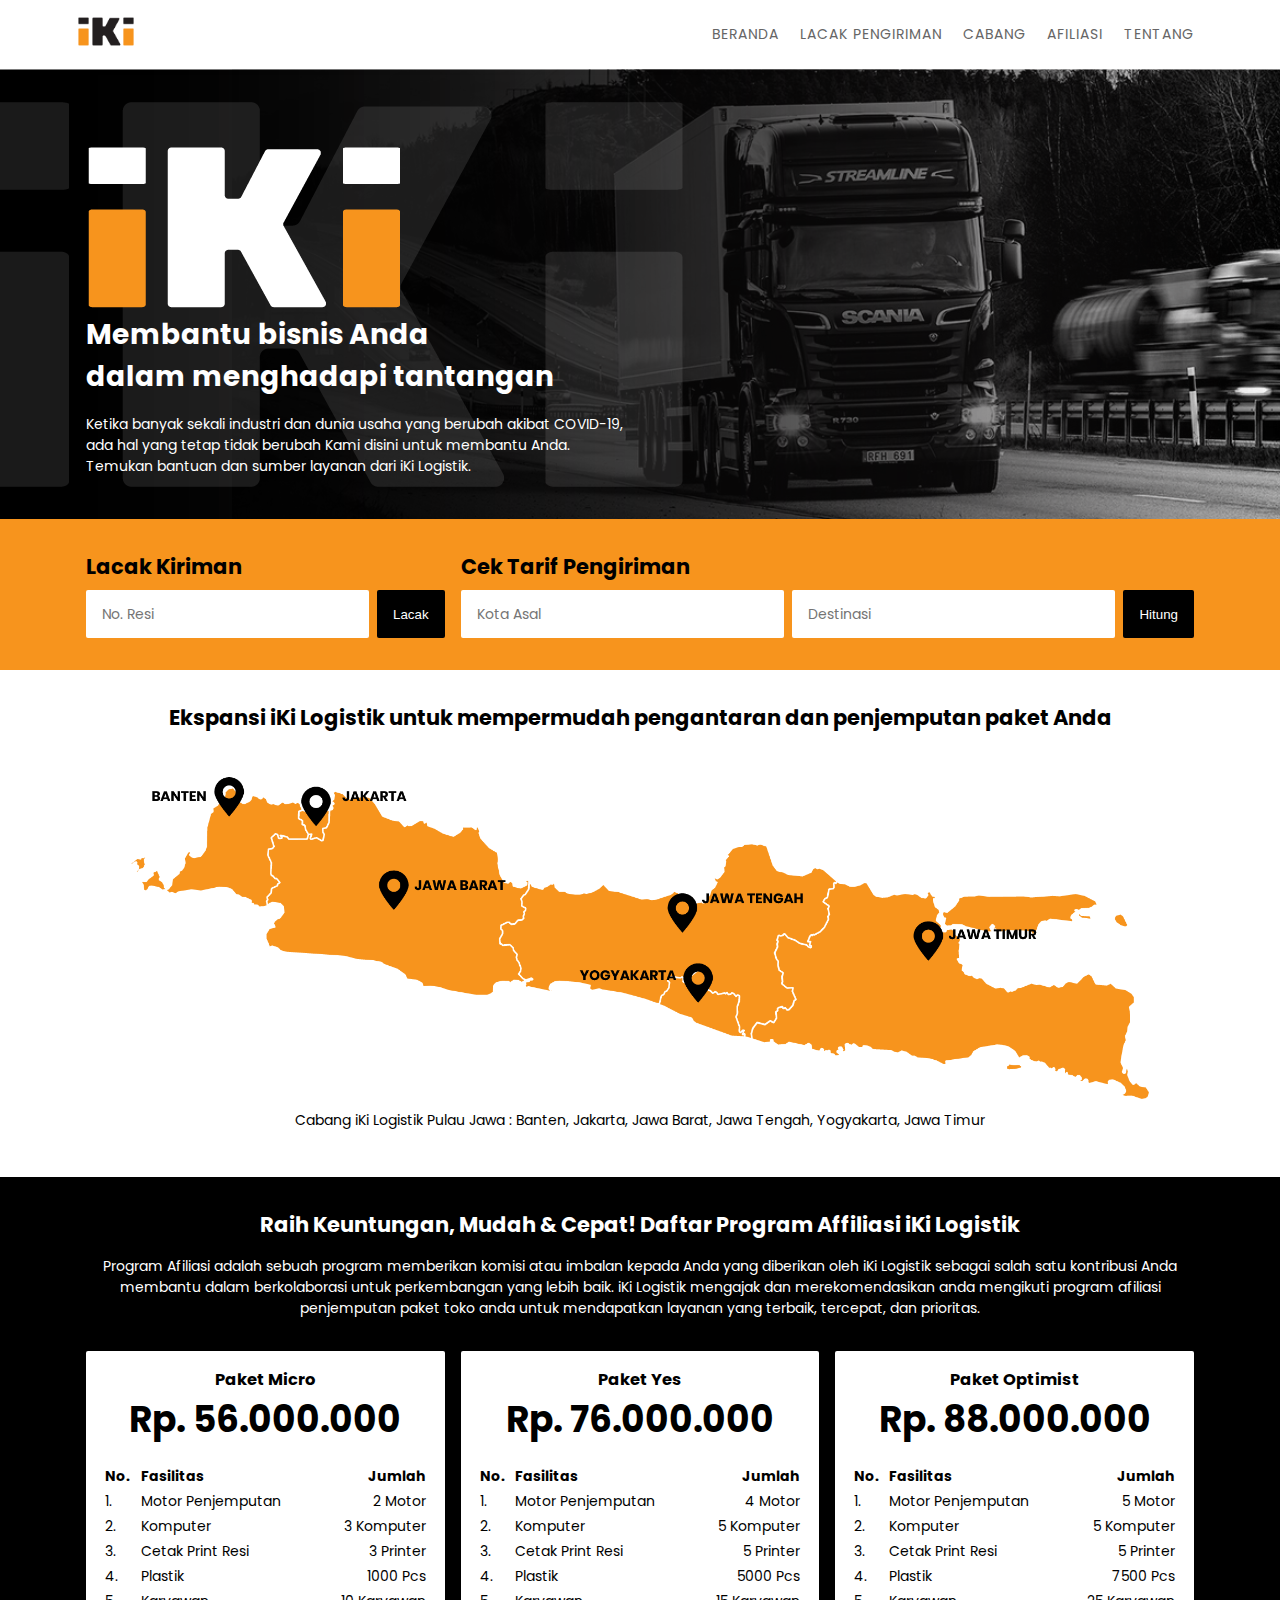
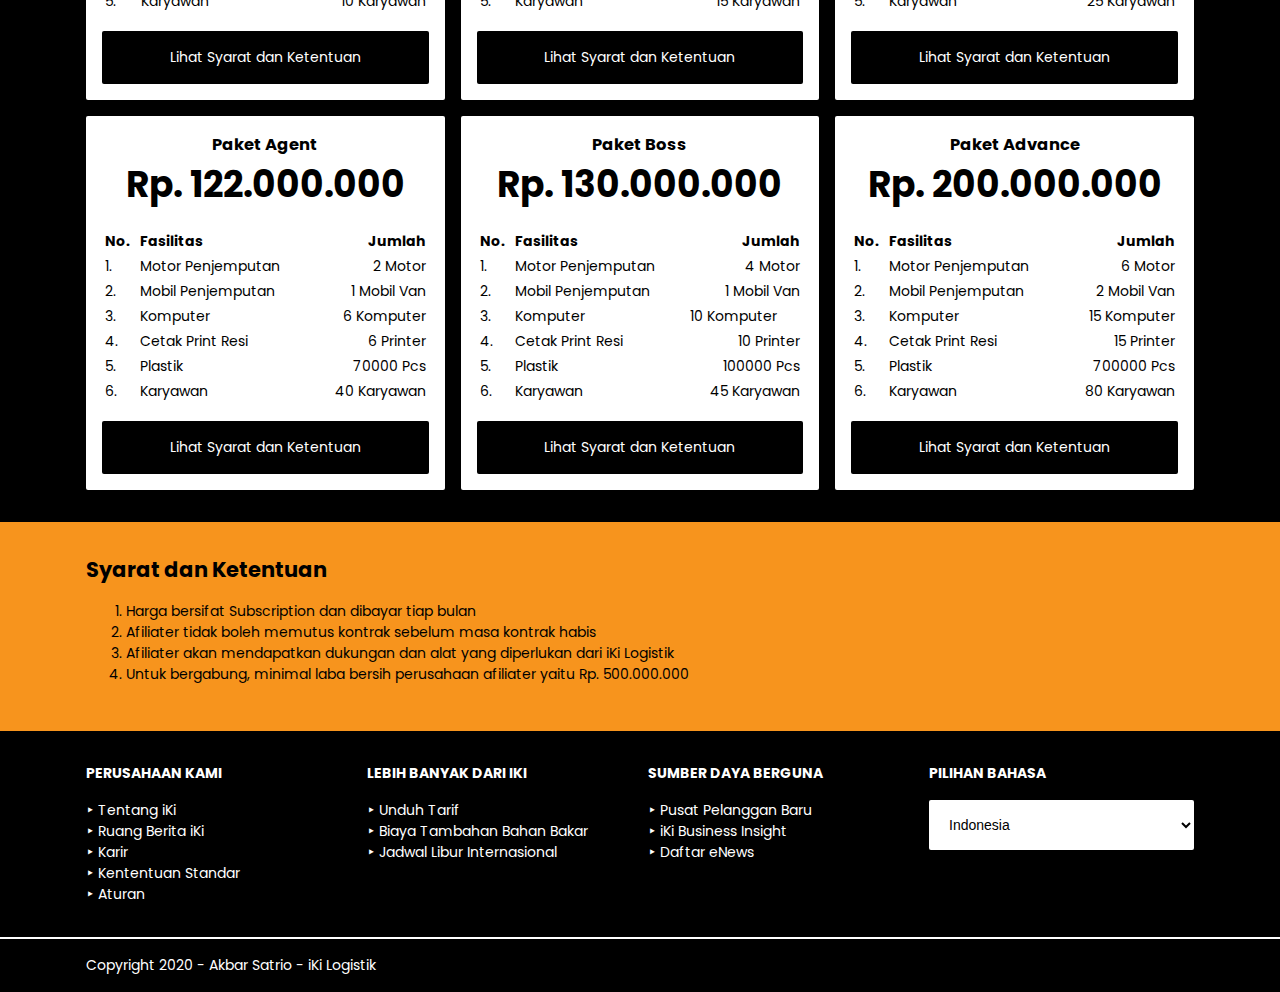
==== commit 4ba5e996: "0110220261_AkbarSatrioYudhoHartono_TI07" ====
--- a/index.html
+++ b/index.html
@@ -36,10 +36,10 @@
   <img src="assets/img/banner.png" class="img-full header_hero_img" alt="Banner iKi Logistik">
   <div class="container">
     <div class="p-relative">
-      <div class="hero_content p-absolute col-6">
+      <div class="hero_content p-absolute col-6 fw">
         <img src="assets/img/iki-03.png" alt="" class="img-full-h">
         <h1 class="mb-1rem">Membantu bisnis Anda<br/>dalam menghadapi tantangan</h1>
-        <p class="mb-1rem">Ketika banyak sekali industri dan dunia usaha yang berubah akibat COVID-19, ada hal yang tetap tidak berubah Kami disini untuk membantu Anda. Temukan bantuan dan sumber layanan berita COVID-19 disini.</p>
+        <p class="mb-1rem">Ketika banyak sekali industri dan dunia usaha yang berubah akibat COVID-19, ada hal yang tetap tidak berubah Kami disini untuk membantu Anda. Temukan bantuan dan sumber layanan dari iKi Logistik.</p>
       </div>
     </div>
   </div>
@@ -108,7 +108,7 @@
 <section class="sect_afiliasi" id="afiliasi">
   <div class="container">
     <div class="afiliasi_inner">
-      <header class="t-center">
+      <header class="t-center fw">
         <h2 class="mb-1rem">Raih Keuntungan, Mudah & Cepat! Daftar Program Affiliasi iKi Logistik</h2>
         <p class="mb-1rem">Program Afiliasi adalah sebuah program memberikan komisi atau imbalan kepada Anda yang diberikan oleh iKi Logistik sebagai salah satu kontribusi Anda membantu dalam berkolaborasi untuk perkembangan yang lebih baik. iKi Logistik mengajak dan merekomendasikan anda mengikuti program afiliasi penjemputan paket toko anda untuk mendapatkan layanan yang terbaik, tercepat, dan prioritas.</p>
       </header>
@@ -150,7 +150,7 @@
                   <td class="t-right">10 Karyawan</td>
                 </tr>
               </table>
-              <a href="#" class="t-center d-block btn w-100 mt-1rem">Lihat Syarat dan Ketentuan</a>
+              <a href="#sk" class="t-center d-block btn w-100 mt-1rem">Lihat Syarat dan Ketentuan</a>
             </div>
           </div>
           <div class="col-4">
@@ -189,7 +189,7 @@
                   <td class="t-right">15 Karyawan</td>
                 </tr>
               </table>
-              <a href="#" class="t-center d-block btn w-100 mt-1rem">Lihat Syarat dan Ketentuan</a>
+              <a href="#sk" class="t-center d-block btn w-100 mt-1rem">Lihat Syarat dan Ketentuan</a>
             </div>
           </div>
           <div class="col-4">
@@ -228,7 +228,7 @@
                   <td class="t-right">25 Karyawan</td>
                 </tr>
               </table>
-              <a href="#" class="t-center d-block btn w-100 mt-1rem">Lihat Syarat dan Ketentuan</a>
+              <a href="#sk" class="t-center d-block btn w-100 mt-1rem">Lihat Syarat dan Ketentuan</a>
             </div>
           </div>
           <div class="col-4">
@@ -272,7 +272,7 @@
                   <td class="t-right">40 Karyawan</td>
                 </tr>
               </table>
-              <a href="#" class="t-center d-block btn w-100 mt-1rem">Lihat Syarat dan Ketentuan</a>
+              <a href="#sk" class="t-center d-block btn w-100 mt-1rem">Lihat Syarat dan Ketentuan</a>
             </div>
           </div>
           <div class="col-4">
@@ -316,7 +316,7 @@
                   <td class="t-right">45 Karyawan</td>
                 </tr>
               </table>
-              <a href="#" class="t-center d-block btn w-100 mt-1rem">Lihat Syarat dan Ketentuan</a>
+              <a href="#sk" class="t-center d-block btn w-100 mt-1rem">Lihat Syarat dan Ketentuan</a>
             </div>
           </div>
           <div class="col-4">
@@ -360,24 +360,77 @@
                   <td class="t-right">80 Karyawan</td>
                 </tr>
               </table>
-              <a href="#" class="t-center d-block btn w-100 mt-1rem">Lihat Syarat dan Ketentuan</a>
+              <a href="#sk" class="t-center d-block btn w-100 mt-1rem">Lihat Syarat dan Ketentuan</a>
             </div>
           </div>
         </div>
       </div>
+    </div>
+  </div>
+</section>
+<section class="sect_syaratket" id="sk">
+  <div class="container">
+    <div class="sk_inner">
+      <header>
+        <h2 class="mb-1rem">Syarat dan Ketentuan</h2>
+        <ol type="1">
+          <li>Harga bersifat Subscription dan dibayar tiap bulan</li>
+          <li>Afiliater tidak boleh memutus kontrak sebelum masa kontrak habis</li>
+          <li>Afiliater akan mendapatkan dukungan dan alat yang diperlukan dari iKi Logistik</li>
+          <li>Untuk bergabung, minimal laba bersih perusahaan afiliater yaitu Rp. 500.000.000</li>
+        </ol>
+      </header>
     </div>
   </div>
 </section>
 <!-- End Afiliasi Package -->
-<footer class="footer">
-  <div class="me">
-    <div class="container">
-      Lorem ipsum dolor, sit amet consectetur adipisicing elit. Dicta, rem, nemo fugit atque possimus placeat, ut debitis repellendus earum accusamus sint facere. Ad totam quasi itaque obcaecati distinctio hic voluptate repudiandae deleniti. Sunt consequuntur suscipit et id corporis doloremque corrupti aliquid eveniet fuga fugiat, excepturi, ullam, animi ex veniam assumenda autem optio repellendus libero dolorem. Quia id ad ipsa tempora corrupti totam blanditiis at aliquam accusantium illo sapiente ab ullam ea nobis animi, minus rem? Tenetur modi voluptates nihil libero ipsum expedita saepe sit dolorem voluptate, ipsa voluptas maiores possimus beatae quas officia error, natus quidem iste laudantium magnam inventore.
+<footer class="footer fw">
+  <div class="container">
+    <div class="footer_inner">
+      <div class="row">
+        <div class="col-3">
+          <div class="footer_column">
+            <h4 class="mb-1rem">PERUSAHAAN KAMI</h4>
+            <a href="#" class="fw d-block">‣ Tentang iKi</a>
+            <a href="#" class="fw d-block">‣ Ruang Berita iKi</a>
+            <a href="#" class="fw d-block">‣ Karir</a>
+            <a href="#" class="fw d-block">‣ Kententuan Standar</a>
+            <a href="#" class="fw d-block">‣ Aturan</a>
+          </div>
+        </div>
+        <div class="col-3">
+          <div class="footer_column">
+            <h4 class="mb-1rem">LEBIH BANYAK DARI IKI</h4>
+            <a href="#" class="fw d-block">‣ Unduh Tarif</a>
+            <a href="#" class="fw d-block">‣ Biaya Tambahan Bahan Bakar</a>
+            <a href="#" class="fw d-block">‣ Jadwal Libur Internasional</a>
+          </div>
+        </div>
+        <div class="col-3">
+          <div class="footer_column">
+            <h4 class="mb-1rem">SUMBER DAYA BERGUNA</h4>
+            <a href="#" class="fw d-block">‣ Pusat Pelanggan Baru</a>
+            <a href="#" class="fw d-block">‣ iKi Business Insight</a>
+            <a href="#" class="fw d-block">‣ Daftar eNews</a>
+          </div>
+        </div>
+        <div class="col-3">
+          <div class="footer_column">
+            <h4 class="mb-1rem">PILIHAN BAHASA</h4>
+            <form action="#" method="POST">
+              <select name="" class="form-mod">
+                <option value="indonesia">Indonesia</option>
+                <option value="english">English (USA)</option>
+              </select>
+            </form>
+          </div>
+        </div>
+      </div>
     </div>
   </div>
   <div class="copy">
     <div class="container">
-      Lorem, ipsum dolor sit amet consectetur adipisicing elit.
+      Copyright 2020 - Akbar Satrio - iKi Logistik
     </div>
   </div>
 </footer>
--- a/assets/css/style.css
+++ b/assets/css/style.css
@@ -184,8 +184,13 @@
 	width: 100%;
 }
 
-
-
+.fw {
+	color: #fff;
+}
+
+.fb {
+ color: #181818
+}
 
 
 
@@ -231,7 +236,6 @@
 	bottom: 0;
 	left:0;
 	padding: 2rem 0;
-	color: #fff;
 }
 
 .sect_track {
@@ -247,7 +251,6 @@
 .sect_afiliasi {
 	background: #000000;
 	padding: 2rem 0;
-	color: #ffffff;
 }
 
 .afiliasi_card_cover {
@@ -261,17 +264,21 @@
 	width: 100%;
 }
 
+.sect_syaratket {
+	padding: 2rem 0;
+	background: #F7941D;
+}
+
 .footer {
 	background: #000000;
-	color: #fff;
-}
-
-.me {
-	padding: 1rem;
+}
+
+.footer_inner {
+	padding: 2rem 0;
 }
 
 .copy {
 	padding: 1rem;
 	background: #000000;
-	color: #fff;
+	border-top: 2px solid #fff;
 }